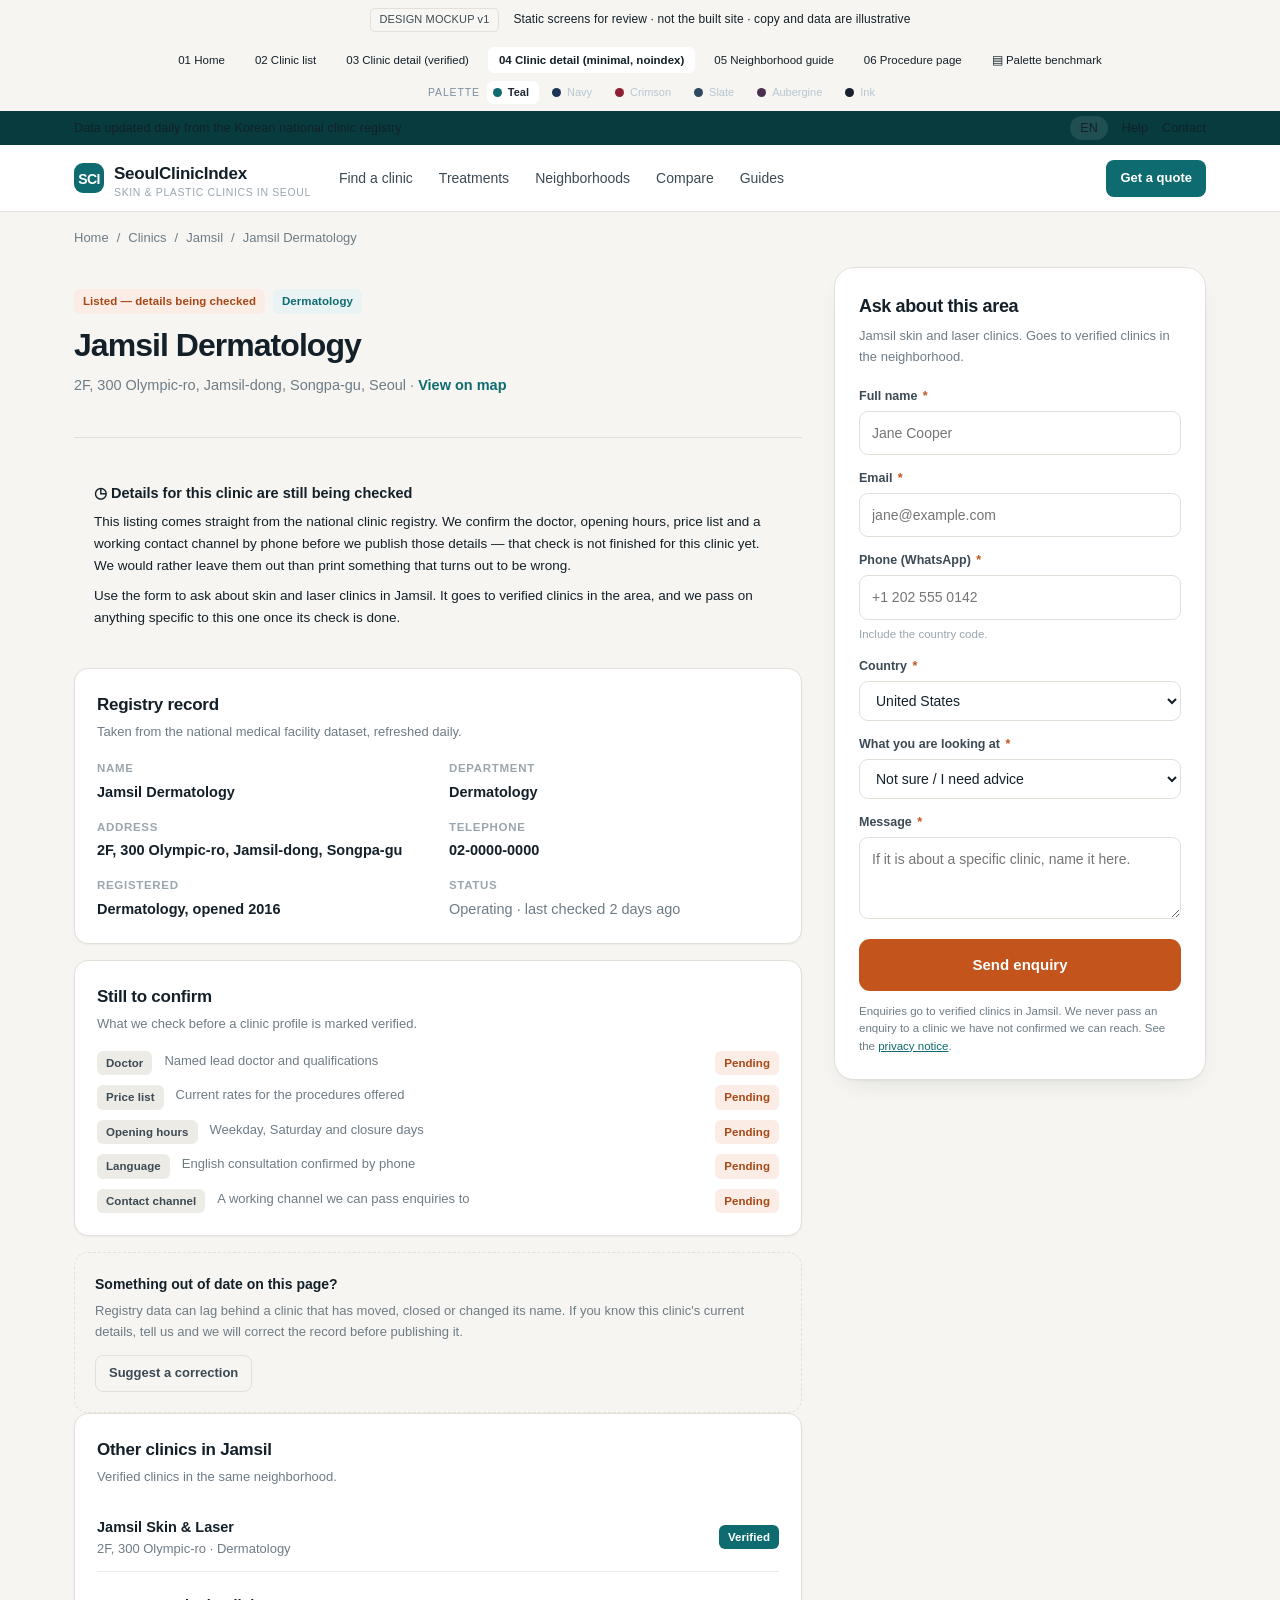
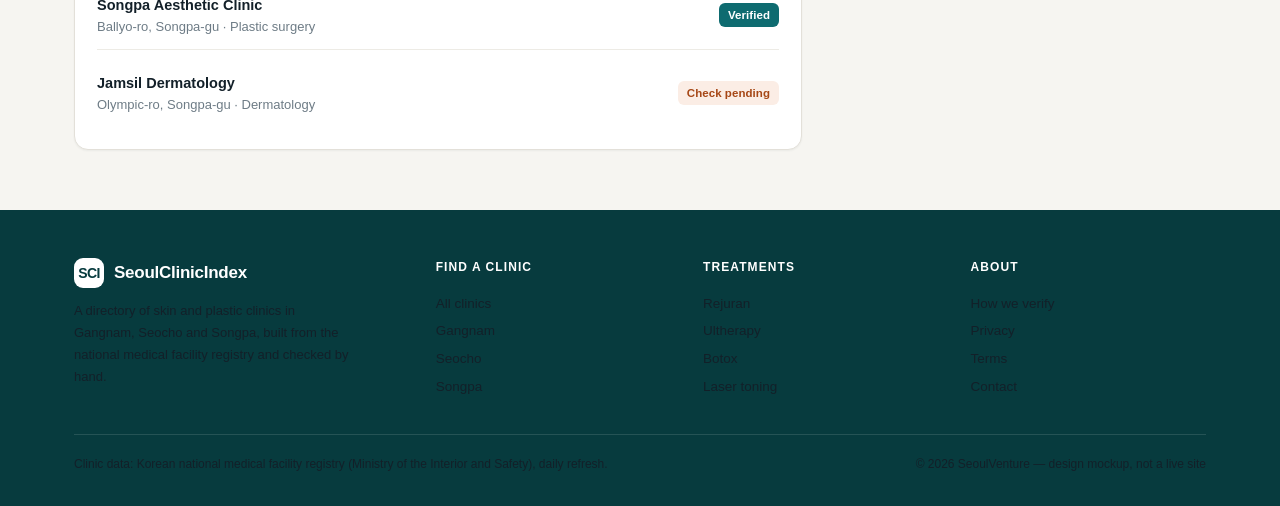
==== clinic-detail-minimal.html @ a0e451af "SeoulClinicIndex design mockup v2 — palette study Six screen mockup plus a colour study: six candida" ====
<!DOCTYPE html>
<html lang="en">
<head>
<meta charset="utf-8">
<meta name="viewport" content="width=device-width, initial-scale=1">
<title>Jamsil Dermatology — SeoulClinicIndex (Design mockup)</title>
<meta name="robots" content="noindex">
<link rel="stylesheet" href="assets/base.css">
<link rel="stylesheet" href="assets/themes.css">
<script>
(function(){try{var t=new URLSearchParams(location.search).get('theme')||localStorage.getItem('sci.palette')||'teal';if(t&&t!=='teal')document.documentElement.setAttribute('data-theme',t);}catch(e){}})();
</script>
</head>
<body>

<div class="mock-banner">
  <span class="pill">DESIGN MOCKUP v1</span>
  <span>Static screens for review · not the built site · copy and data are illustrative</span>
</div>
<div class="mock-nav">
  <a href="index.html">01 Home</a>
  <a href="clinics.html">02 Clinic list</a>
  <a href="clinic-detail.html">03 Clinic detail (verified)</a>
  <a href="clinic-detail-minimal.html" class="on">04 Clinic detail (minimal, noindex)</a>
  <a href="neighborhood.html">05 Neighborhood guide</a>
  <a href="procedure.html">06 Procedure page</a>
  <a href="palette.html">▤ Palette benchmark</a>
</div>

<div class="topbar">
  <div class="wrap">
    <div class="tb-left"><span>Data updated daily from the Korean national clinic registry</span></div>
    <div class="tb-right"><span class="tb-pill">EN</span><a href="#">Help</a><a href="#">Contact</a></div>
  </div>
</div>

<header class="nav">
  <div class="wrap">
    <a class="logo" href="index.html"><span class="mark"><span>SCI</span></span><span>SeoulClinicIndex<small>Skin &amp; Plastic Clinics in Seoul</small></span></a>
    <nav class="nav-links">
      <a href="clinics.html">Find a clinic</a>
      <a href="procedure.html">Treatments</a>
      <a href="neighborhood.html">Neighborhoods</a>
      <a href="#">Compare</a><a href="#">Guides</a>
    </nav>
    <div class="nav-right">
      <a class="btn btn-primary btn-sm" href="#consult">Get a quote</a>
    </div>
  </div>
</header>

<div class="wrap">
  <nav class="crumb">
    <a href="index.html">Home</a> / <a href="clinics.html">Clinics</a> / <a href="neighborhood.html">Jamsil</a> / <span>Jamsil Dermatology</span>
  </nav>
</div>

<section class="tight" style="padding-top:18px">
  <div class="wrap">
    <div class="detail-grid">
      <main>
        <div class="d-head">
          <div class="d-badges" style="margin-bottom:12px">
            <span class="tag warm">Listed — details being checked</span>
            <span class="tag brand">Dermatology</span>
          </div>
          <h1>Jamsil Dermatology</h1>
          <p class="d-addr">2F, 300 Olympic-ro, Jamsil-dong, Songpa-gu, Seoul · <a href="#" style="color:var(--brand);font-weight:600">View on map</a></p>
        </div>

        <div class="minimal-note">
          <div class="mn-t">◷ Details for this clinic are still being checked</div>
          <p>This listing comes straight from the national clinic registry. We confirm the doctor, opening hours, price list and a working contact channel by phone before we publish those details — that check is not finished for this clinic yet. We would rather leave them out than print something that turns out to be wrong.</p>
          <p style="margin-top:9px">Use the form to ask about skin and laser clinics in Jamsil. It goes to verified clinics in the area, and we pass on anything specific to this one once its check is done.</p>
        </div>

        <div class="panel">
          <h3>Registry record</h3>
          <p class="p-sub">Taken from the national medical facility dataset, refreshed daily.</p>
          <div class="info-grid">
            <div class="info-row"><div class="il">Name</div><div class="iv">Jamsil Dermatology</div></div>
            <div class="info-row"><div class="il">Department</div><div class="iv">Dermatology</div></div>
            <div class="info-row"><div class="il">Address</div><div class="iv">2F, 300 Olympic-ro, Jamsil-dong, Songpa-gu</div></div>
            <div class="info-row"><div class="il">Telephone</div><div class="iv">02-0000-0000</div></div>
            <div class="info-row"><div class="il">Registered</div><div class="iv">Dermatology, opened 2016</div></div>
            <div class="info-row"><div class="il">Status</div><div class="iv muted">Operating · last checked 2 days ago</div></div>
          </div>
        </div>

        <div class="panel">
          <h3>Still to confirm</h3>
          <p class="p-sub">What we check before a clinic profile is marked verified.</p>
          <div class="stack-sm">
            <div class="row" style="align-items:flex-start;gap:12px">
              <span class="tag">Doctor</span>
              <span class="small muted" style="flex:1">Named lead doctor and qualifications</span>
              <span class="tag warm">Pending</span>
            </div>
            <div class="row" style="align-items:flex-start;gap:12px">
              <span class="tag">Price list</span>
              <span class="small muted" style="flex:1">Current rates for the procedures offered</span>
              <span class="tag warm">Pending</span>
            </div>
            <div class="row" style="align-items:flex-start;gap:12px">
              <span class="tag">Opening hours</span>
              <span class="small muted" style="flex:1">Weekday, Saturday and closure days</span>
              <span class="tag warm">Pending</span>
            </div>
            <div class="row" style="align-items:flex-start;gap:12px">
              <span class="tag">Language</span>
              <span class="small muted" style="flex:1">English consultation confirmed by phone</span>
              <span class="tag warm">Pending</span>
            </div>
            <div class="row" style="align-items:flex-start;gap:12px">
              <span class="tag">Contact channel</span>
              <span class="small muted" style="flex:1">A working channel we can pass enquiries to</span>
              <span class="tag warm">Pending</span>
            </div>
          </div>
        </div>

        <div class="req-box">
          <div class="rb-t">Something out of date on this page?</div>
          <p>Registry data can lag behind a clinic that has moved, closed or changed its name. If you know this clinic's current details, tell us and we will correct the record before publishing it.</p>
          <a class="btn btn-ghost btn-sm" style="margin-top:12px" href="#">Suggest a correction</a>
        </div>

        <div class="panel">
          <h3>Other clinics in Jamsil</h3>
          <p class="p-sub">Verified clinics in the same neighborhood.</p>
          <div class="stack-sm">
            <a class="row-between" href="clinic-detail.html" style="padding:11px 0;border-bottom:1px solid var(--line-2)">
              <span><b style="font-size:14.5px">Jamsil Skin &amp; Laser</b><span class="small muted" style="display:block">2F, 300 Olympic-ro · Dermatology</span></span>
              <span class="tag solid">Verified</span>
            </a>
            <a class="row-between" href="clinic-detail.html" style="padding:11px 0;border-bottom:1px solid var(--line-2)">
              <span><b style="font-size:14.5px">Songpa Aesthetic Clinic</b><span class="small muted" style="display:block">Ballyo-ro, Songpa-gu · Plastic surgery</span></span>
              <span class="tag solid">Verified</span>
            </a>
            <a class="row-between" href="clinic-detail.html" style="padding:11px 0">
              <span><b style="font-size:14.5px">Jamsil Dermatology</b><span class="small muted" style="display:block">Olympic-ro, Songpa-gu · Dermatology</span></span>
              <span class="tag warm">Check pending</span>
            </a>
          </div>
        </div>
      </main>

      <aside>
        <div class="leadbox" id="consult">
          <h3>Ask about this area</h3>
          <p class="lb-sub">Jamsil skin and laser clinics. Goes to verified clinics in the neighborhood.</p>
          <div class="field">
            <label>Full name <span class="req">*</span></label>
            <input type="text" placeholder="Jane Cooper">
          </div>
          <div class="field">
            <label>Email <span class="req">*</span></label>
            <input type="email" placeholder="jane@example.com">
          </div>
          <div class="field">
            <label>Phone (WhatsApp) <span class="req">*</span></label>
            <input type="tel" placeholder="+1 202 555 0142">
            <div class="hint">Include the country code.</div>
          </div>
          <div class="field">
            <label>Country <span class="req">*</span></label>
            <select><option>United States</option><option>France</option><option>Singapore</option><option>Australia</option></select>
          </div>
          <div class="field">
            <label>What you are looking at <span class="req">*</span></label>
            <select>
              <option>Not sure / I need advice</option>
              <option>Rejuran skin booster</option>
              <option>Laser toning</option>
              <option>Pico laser</option>
              <option>Botox (Coretox)</option>
              <option>Filler</option>
            </select>
          </div>
          <div class="field">
            <label>Message <span class="req">*</span></label>
            <textarea placeholder="If it is about a specific clinic, name it here."></textarea>
          </div>
          <button class="btn btn-accent btn-block btn-lg">Send enquiry</button>
          <p class="lb-foot">Enquiries go to verified clinics in Jamsil. We never pass an enquiry to a clinic we have not confirmed we can reach. See the <a href="#">privacy notice</a>.</p>
        </div>
      </aside>
    </div>
  </div>
</section>

<footer>
  <div class="wrap">
    <div class="f-grid">
      <div class="f-brand">
        <div class="logo"><span class="mark"><span>SCI</span></span><span>SeoulClinicIndex</span></div>
        <p>A directory of skin and plastic clinics in Gangnam, Seocho and Songpa, built from the national medical facility registry and checked by hand.</p>
      </div>
      <div><h6>Find a clinic</h6><a href="clinics.html">All clinics</a><a href="#">Gangnam</a><a href="#">Seocho</a><a href="#">Songpa</a></div>
      <div><h6>Treatments</h6><a href="procedure.html">Rejuran</a><a href="#">Ultherapy</a><a href="#">Botox</a><a href="#">Laser toning</a></div>
      <div><h6>About</h6><a href="#">How we verify</a><a href="#">Privacy</a><a href="#">Terms</a><a href="#">Contact</a></div>
    </div>
    <div class="f-bottom">
      <span>Clinic data: Korean national medical facility registry (Ministry of the Interior and Safety), daily refresh.</span>
      <span>© 2026 SeoulVenture — design mockup, not a live site</span>
    </div>
  </div>
</footer>

<script src="assets/palette-switch.js"></script>
</body>
</html>
---- assets/base.css ----
/* ==========================================================================
   SeoulClinicIndex — Design mockup v1 (시안 v1)
   Concept: "Clinical Calm" — warm paper ground, deep teal system, one accent.
   ========================================================================== */

:root{
  --ink:#132029;
  --ink-2:#3B4A54;
  --muted:#6E7C86;
  --faint:#9AA6AE;

  --brand:#0E6B70;
  --brand-700:#0A5357;
  --brand-900:#073B3E;
  --brand-050:#E9F3F3;
  --brand-100:#D3E8E8;

  --accent:#C2541C;
  --accent-700:#A64716;
  --accent-050:#FBEDE5;
  /* text drawn on an accent fill — flipped to dark ink on the gold/coral accents */
  --on-accent:#FFFFFF;

  --canvas:#F6F5F1;
  --surface:#FFFFFF;
  --line:#E3E0D9;
  --line-2:#EDEBE5;

  /* --- derived surface tones (theme-swappable) --- */
  --field-bg:var(--field-bg);
  --line-strong:var(--line-strong);
  --sand-bg:var(--sand-bg);
  --sand-ink:var(--sand-ink);
  --warm-bg:var(--warm-bg);
  --warm-line:var(--warm-line);
  --warm-ink:var(--warm-ink);
  --warm-ink-2:var(--warm-ink-2);
  --brand-glow:var(--brand-glow);
  --brand-glow-2:var(--brand-glow-2);
  --brand-bar-alt:var(--brand-bar-alt);

  /* --- text on the deep brand plane (topbar / footer) --- */
  --on-deep:var(--on-deep);
  --on-deep-link:var(--on-deep-link);
  --on-deep-pill:var(--on-deep-pill);
  --on-deep-body:var(--on-deep-body);
  --on-deep-link2:var(--on-deep-link2);
  --on-deep-mute:var(--on-deep-mute);
  --on-deep-faint:var(--on-deep-faint);

  /* --- map drawing board --- */
  --map-bg:var(--map-bg);
  --map-grid:var(--map-grid);
  --map-road:var(--map-road);
  --map-fill:var(--map-fill);
  --map-label:var(--map-label);

  /* --- mockup chrome (stays neutral on purpose) --- */
  --chrome-bg:var(--chrome-bg);
  --chrome-text:var(--chrome-text);
  --chrome-strong:var(--chrome-strong);
  --chrome-link:var(--chrome-link);

  --focus-ring:rgba(14,107,112,.11);
  --shadow-c:19,32,41;

  --r:14px;
  --r-sm:9px;
  --r-lg:20px;

  --sh-1:0 1px 2px rgba(var(--shadow-c),.05);
  --sh-2:0 1px 2px rgba(var(--shadow-c),.04), 0 10px 28px -14px rgba(var(--shadow-c),.16);
  --sh-3:0 2px 4px rgba(var(--shadow-c),.05), 0 22px 48px -18px rgba(var(--shadow-c),.22);

  --maxw:1180px;
  --sans:"Inter","Pretendard",-apple-system,BlinkMacSystemFont,"Segoe UI",Roboto,"Helvetica Neue",Arial,sans-serif;
}

*{box-sizing:border-box;margin:0;padding:0}
html{-webkit-font-smoothing:antialiased;text-rendering:optimizeLegibility}
body{
  font-family:var(--sans);
  background:var(--canvas);
  color:var(--ink);
  font-size:15px;
  line-height:1.6;
  font-feature-settings:"tnum" 0;
}
img,svg{display:block;max-width:100%}
a{color:inherit;text-decoration:none}
button,input,select,textarea{font:inherit;color:inherit}

.wrap{max-width:var(--maxw);margin:0 auto;padding:0 24px}
.num{font-variant-numeric:tabular-nums;font-feature-settings:"tnum" 1}

/* ---------- utility bar ---------- */
.topbar{
  background:var(--brand-900);color:var(--on-deep);font-size:12.5px;
  letter-spacing:.01em;
}
.topbar .wrap{display:flex;align-items:center;justify-content:space-between;height:34px}
.topbar a{color:var(--on-deep-link)}
.topbar .tb-left{display:flex;gap:18px;align-items:center}
.topbar .tb-right{display:flex;gap:14px;align-items:center}
.tb-pill{
  background:rgba(255,255,255,.1);border-radius:20px;padding:2px 10px;
  color:var(--on-deep-pill);
}

/* ---------- nav ---------- */
.nav{background:var(--surface);border-bottom:1px solid var(--line);position:sticky;top:0;z-index:50}
.nav .wrap{display:flex;align-items:center;gap:28px;height:66px}
.logo{display:flex;align-items:center;gap:10px;font-weight:700;letter-spacing:-.015em;font-size:17px}
.logo .mark{
  width:30px;height:30px;border-radius:9px;background:var(--brand);
  display:grid;place-items:center;color:#fff;font-size:14px;font-weight:800;
  letter-spacing:-.04em;
}
.logo .mark span{transform:translateY(.5px)}
.logo small{display:block;font-size:10.5px;font-weight:500;color:var(--faint);letter-spacing:.06em;text-transform:uppercase;line-height:1}
.nav-links{display:flex;gap:26px;font-size:14px;color:var(--ink-2);font-weight:500}
.nav-links a:hover{color:var(--brand)}
.nav-right{margin-left:auto;display:flex;align-items:center;gap:12px}
.lang-switch{display:flex;border:1px solid var(--line);border-radius:8px;overflow:hidden;font-size:12.5px}
.lang-switch span{padding:5px 10px;color:var(--muted)}
.lang-switch .on{background:var(--brand-050);color:var(--brand);font-weight:600}

/* ---------- buttons ---------- */
.btn{
  display:inline-flex;align-items:center;justify-content:center;gap:8px;
  padding:10px 18px;border-radius:10px;font-size:14px;font-weight:600;
  border:1px solid transparent;cursor:pointer;white-space:nowrap;
  transition:background .15s ease,border-color .15s ease,color .15s ease;
}
.btn-primary{background:var(--brand);color:#fff}
.btn-primary:hover{background:var(--brand-700)}
.btn-accent{background:var(--accent);color:var(--on-accent)}
.btn-accent:hover{background:var(--accent-700)}
.btn-ghost{background:transparent;border-color:var(--line);color:var(--ink-2)}
.btn-ghost:hover{border-color:var(--brand);color:var(--brand);background:var(--brand-050)}
.btn-light{background:#fff;color:var(--brand)}
.btn-light:hover{background:var(--brand-050)}
.btn-lg{padding:13px 24px;font-size:15px;border-radius:11px}
.btn-block{width:100%}
.btn-sm{padding:7px 13px;font-size:13px;border-radius:8px}

/* ---------- hero ---------- */
.hero{
  background:
    radial-gradient(120% 90% at 88% -10%, var(--brand-glow) 0%, rgba(228,240,239,0) 58%),
    linear-gradient(180deg,var(--field-bg) 0%, var(--canvas) 100%);
  border-bottom:1px solid var(--line);
  padding:64px 0 56px;
}
.hero-grid{display:grid;grid-template-columns:1.15fr .85fr;gap:56px;align-items:center}
.eyebrow{
  display:inline-flex;align-items:center;gap:8px;font-size:12.5px;font-weight:600;
  color:var(--brand);background:var(--brand-050);border:1px solid var(--brand-100);
  padding:5px 12px;border-radius:20px;margin-bottom:20px;
}
.eyebrow .dot{width:6px;height:6px;border-radius:50%;background:var(--brand)}
h1{font-size:44px;line-height:1.16;letter-spacing:-.03em;font-weight:750;margin-bottom:18px}
h1 em{font-style:normal;color:var(--brand)}
.hero-sub{font-size:17px;color:var(--ink-2);max-width:56ch;margin-bottom:28px}
.hero-note{font-size:12.5px;color:var(--muted);margin-top:14px}

/* search */
.searchbox{
  background:var(--surface);border:1px solid var(--line);border-radius:var(--r-lg);
  box-shadow:var(--sh-2);padding:10px;display:grid;
  grid-template-columns:1.25fr 1fr auto;gap:10px;align-items:stretch;
}
.sb-field{
  display:flex;flex-direction:column;justify-content:center;gap:3px;
  padding:8px 12px;border-radius:10px;background:var(--field-bg);border:1px solid var(--line-2);
}
.sb-field label{font-size:11px;font-weight:600;color:var(--faint);text-transform:uppercase;letter-spacing:.07em}
.sb-field select,.sb-field input{border:0;background:transparent;font-size:14px;font-weight:500;padding:0;outline:none;width:100%}
.sb-field select{appearance:none;cursor:pointer}
.sb-field .ph{color:var(--ink)}
.sb-go{align-self:stretch;padding:0 22px;font-size:15px}

/* hero side card */
.hero-card{
  background:var(--surface);border:1px solid var(--line);border-radius:var(--r-lg);
  box-shadow:var(--sh-2);padding:26px;
}
.hero-card h3{font-size:14px;font-weight:650;letter-spacing:.01em;margin-bottom:4px}
.hero-card .hc-sub{font-size:12.5px;color:var(--muted);margin-bottom:18px}
.hc-bars{display:flex;flex-direction:column;gap:14px}
.hc-bar-row .hc-bar-top{display:flex;justify-content:space-between;font-size:13px;margin-bottom:6px}
.hc-bar-top b{font-weight:650}
.hc-bar-top span{color:var(--muted)}
.bar{height:7px;border-radius:4px;background:var(--line-2);overflow:hidden}
.bar i{display:block;height:100%;border-radius:4px;background:var(--brand)}
.bar.alt i{background:var(--brand-bar-alt)}
.hc-foot{margin-top:20px;padding-top:16px;border-top:1px dashed var(--line);font-size:12.5px;color:var(--muted)}
.hc-foot b{color:var(--ink-2);font-weight:600}

/* ---------- stat strip ---------- */
.stats{background:var(--surface);border-bottom:1px solid var(--line)}
.stats .wrap{display:grid;grid-template-columns:repeat(4,1fr)}
.stat{padding:24px 24px 22px;border-left:1px solid var(--line-2)}
.stat:first-child{border-left:0}
.stat .v{font-size:30px;font-weight:720;letter-spacing:-.03em;line-height:1.1}
.stat .k{font-size:12.5px;color:var(--muted);margin-top:4px}
.stat .k b{color:var(--brand);font-weight:600}

/* ---------- sections ---------- */
section{padding:64px 0}
section.tight{padding:44px 0}
.sec-head{display:flex;align-items:flex-end;justify-content:space-between;gap:24px;margin-bottom:28px}
.sec-head h2{font-size:26px;letter-spacing:-.025em;font-weight:700;line-height:1.25}
.sec-head p{font-size:14.5px;color:var(--muted);margin-top:6px;max-width:64ch}
.sec-more{font-size:13.5px;font-weight:600;color:var(--brand);white-space:nowrap}
.sec-more:hover{text-decoration:underline}

.h2{font-size:26px;letter-spacing:-.025em;font-weight:700;line-height:1.25;margin-bottom:8px}
.h3{font-size:19px;letter-spacing:-.015em;font-weight:680;margin-bottom:6px}
.lead{font-size:15px;color:var(--ink-2);max-width:70ch}
.muted{color:var(--muted)}
.small{font-size:13px}
.center{text-align:center}

/* ---------- cards ---------- */
.grid-4{display:grid;grid-template-columns:repeat(4,1fr);gap:16px}
.grid-3{display:grid;grid-template-columns:repeat(3,1fr);gap:18px}
.grid-2{display:grid;grid-template-columns:repeat(2,1fr);gap:20px}

.card{
  background:var(--surface);border:1px solid var(--line);border-radius:var(--r);
  padding:20px;box-shadow:var(--sh-1);
}
.card h4{font-size:15.5px;font-weight:650;letter-spacing:-.01em;margin-bottom:5px}
.card p{font-size:13.5px;color:var(--muted);line-height:1.55}
.card:hover{box-shadow:var(--sh-2);border-color:var(--line-strong)}
.card .card-top{display:flex;align-items:flex-start;justify-content:space-between;gap:12px;margin-bottom:8px}
.card .card-foot{margin-top:14px;padding-top:13px;border-top:1px solid var(--line-2);font-size:13px;display:flex;justify-content:space-between;align-items:center;gap:10px}
.card .card-foot .price{font-weight:650;color:var(--ink)}
.card .card-foot .price small{font-weight:500;color:var(--muted);display:block;line-height:1.3}

.icon-badge{
  width:34px;height:34px;border-radius:10px;background:var(--brand-050);
  color:var(--brand);display:grid;place-items:center;flex:none;font-size:15px;
}
.icon-badge.alt{background:var(--sand-bg);color:var(--sand-ink)}

.tag{
  display:inline-block;font-size:11.5px;font-weight:600;padding:3px 9px;border-radius:6px;
  background:var(--line-2);color:var(--ink-2);letter-spacing:.005em;
}
.tag.brand{background:var(--brand-050);color:var(--brand)}
.tag.warm{background:var(--accent-050);color:var(--accent-700)}
.tag.solid{background:var(--brand);color:#fff}
.tag-row{display:flex;flex-wrap:wrap;gap:6px}

/* ---------- notice (순차 공개 배너) ---------- */
.notice{
  display:flex;gap:14px;align-items:flex-start;
  background:var(--brand-050);border:1px solid var(--brand-100);
  border-radius:var(--r);padding:16px 18px;
}
.notice .n-ic{
  width:26px;height:26px;border-radius:50%;background:var(--brand);color:#fff;
  display:grid;place-items:center;font-size:13px;font-weight:700;flex:none;margin-top:1px;
}
.notice b{font-weight:650}
.notice p{font-size:13.5px;color:var(--ink-2);line-height:1.55}
.notice .n-track{margin-top:9px;height:6px;border-radius:4px;background:#fff;border:1px solid var(--brand-100);overflow:hidden;max-width:420px}
.notice .n-track i{display:block;height:100%;background:var(--brand)}
.notice.warm{background:var(--warm-bg);border-color:var(--warm-line)}
.notice.warm .n-ic{background:var(--accent)}
.notice.warm .n-track{border-color:var(--warm-line)}
.notice.warm .n-track i{background:var(--accent)}

/* ---------- clinics list page ---------- */
.list-layout{display:grid;grid-template-columns:264px 1fr;gap:28px;align-items:start}
.filters{position:sticky;top:86px}
.fbox{background:var(--surface);border:1px solid var(--line);border-radius:var(--r);padding:18px;margin-bottom:14px;box-shadow:var(--sh-1)}
.fbox h5{font-size:12px;font-weight:700;text-transform:uppercase;letter-spacing:.08em;color:var(--muted);margin-bottom:12px}
.fgroup{margin-bottom:16px}
.fgroup:last-child{margin-bottom:0}
.fgroup > .flabel{font-size:13px;font-weight:600;margin-bottom:8px;display:block}
.chk{display:flex;align-items:center;gap:9px;font-size:13.5px;color:var(--ink-2);padding:4px 0;cursor:pointer}
.chk input{width:15px;height:15px;accent-color:var(--brand);margin:0}
.chk .c-n{margin-left:auto;color:var(--faint);font-size:12px}
.fsel{
  width:100%;border:1px solid var(--line);background:var(--field-bg);border-radius:9px;
  padding:9px 11px;font-size:13.5px;outline:none;appearance:none;cursor:pointer;
  background-image:url("data:image/svg+xml;utf8,<svg xmlns='http://www.w3.org/2000/svg' width='10' height='6' viewBox='0 0 10 6'><path d='M1 1l4 4 4-4' stroke='%236E7C86' stroke-width='1.5' fill='none' stroke-linecap='round'/></svg>");
  background-repeat:no-repeat;background-position:right 11px center;
}
.fsel:focus{border-color:var(--brand)}

.list-toolbar{display:flex;align-items:center;justify-content:space-between;gap:16px;margin-bottom:16px}
.list-toolbar .lt-l{display:flex;align-items:baseline;gap:10px}
.list-toolbar h1{font-size:22px;letter-spacing:-.02em;margin:0}
.lt-r{display:flex;align-items:center;gap:10px;font-size:13px;color:var(--muted)}
.seg{display:inline-flex;border:1px solid var(--line);border-radius:9px;overflow:hidden;background:var(--surface)}
.seg span{padding:6px 12px;font-size:13px;color:var(--muted)}
.seg .on{background:var(--brand-050);color:var(--brand);font-weight:600}

.clinic-row{
  background:var(--surface);border:1px solid var(--line);border-radius:var(--r);
  padding:18px 20px;margin-bottom:12px;box-shadow:var(--sh-1);
  display:grid;grid-template-columns:1fr auto;gap:20px;align-items:center;
}
.clinic-row:hover{box-shadow:var(--sh-2);border-color:var(--line-strong)}
.cr-main h3{font-size:16.5px;font-weight:660;letter-spacing:-.012em;margin-bottom:5px;display:flex;align-items:center;gap:9px;flex-wrap:wrap}
.cr-addr{font-size:13.5px;color:var(--muted);margin-bottom:10px}
.cr-meta{display:flex;flex-wrap:wrap;gap:7px;align-items:center}
.cr-right{text-align:right;display:flex;flex-direction:column;align-items:flex-end;gap:10px}
.cr-price{font-size:15px;font-weight:680;letter-spacing:-.01em}
.cr-price small{display:block;font-size:11.5px;font-weight:500;color:var(--muted);letter-spacing:0}
.cr-foot{display:flex;gap:18px;margin-top:12px;padding-top:11px;border-top:1px dashed var(--line-2);font-size:12.5px;color:var(--muted)}
.cr-foot b{color:var(--ink-2);font-weight:600}
.cr-row-new{
  border-left:3px solid var(--accent);
}

.mapbox{
  background:var(--surface);border:1px solid var(--line);border-radius:var(--r);
  overflow:hidden;box-shadow:var(--sh-1);margin-bottom:18px;
}
.map-head{display:flex;align-items:center;justify-content:space-between;padding:12px 16px;border-bottom:1px solid var(--line-2);font-size:13px}
.map-head b{font-weight:650}
.map-canvas{height:280px;background:var(--map-bg);position:relative;overflow:hidden}
.map-legend{position:absolute;left:14px;bottom:12px;background:rgba(255,255,255,.95);border:1px solid var(--line);border-radius:9px;padding:9px 11px;font-size:11.5px;color:var(--ink-2);display:flex;gap:14px}
.map-legend span{display:flex;align-items:center;gap:6px}
.map-legend i{width:9px;height:9px;border-radius:50%;display:block}

/* ---------- detail page ---------- */
.crumb{font-size:13px;color:var(--muted);padding:16px 0 0;display:flex;gap:8px;align-items:center}
.crumb a:hover{color:var(--brand);text-decoration:underline}
.detail-grid{display:grid;grid-template-columns:1fr 372px;gap:32px;align-items:start}
.d-head{padding:22px 0 26px;border-bottom:1px solid var(--line);margin-bottom:26px}
.d-head h1{font-size:32px;line-height:1.2;margin-bottom:10px}
.d-head .d-addr{font-size:14.5px;color:var(--muted);margin-bottom:14px}
.d-badges{display:flex;gap:8px;flex-wrap:wrap}

.panel{background:var(--surface);border:1px solid var(--line);border-radius:var(--r);padding:22px;margin-bottom:16px;box-shadow:var(--sh-1)}
.panel h3{font-size:17px;font-weight:670;letter-spacing:-.015em;margin-bottom:4px}
.panel .p-sub{font-size:13px;color:var(--muted);margin-bottom:16px}

.info-grid{display:grid;grid-template-columns:repeat(2,1fr);gap:14px 22px}
.info-row .il{font-size:11.5px;font-weight:600;color:var(--faint);text-transform:uppercase;letter-spacing:.06em;margin-bottom:3px}
.info-row .iv{font-size:14.5px;font-weight:550}
.info-row .iv.muted{font-weight:450;color:var(--muted)}

.proc-table{width:100%;border-collapse:collapse;font-size:14px}
.proc-table th{
  text-align:left;font-size:11.5px;font-weight:650;color:var(--faint);text-transform:uppercase;
  letter-spacing:.06em;padding:0 10px 10px 0;border-bottom:1px solid var(--line);
}
.proc-table td{padding:12px 10px 12px 0;border-bottom:1px solid var(--line-2);vertical-align:top}
.proc-table tr:last-child td{border-bottom:0}
.proc-table .pname{font-weight:600}
.proc-table .pmeta{font-size:12.5px;color:var(--muted)}
.proc-table .pprice{font-weight:650;text-align:right;white-space:nowrap;padding-right:0}
.proc-table td.r{text-align:right}

.timeline{position:relative;padding-left:22px}
.timeline::before{content:"";position:absolute;left:5px;top:6px;bottom:6px;width:2px;background:var(--line)}
.tl-item{position:relative;padding-bottom:16px}
.tl-item:last-child{padding-bottom:0}
.tl-item::before{content:"";position:absolute;left:-21px;top:6px;width:12px;height:12px;border-radius:50%;background:var(--surface);border:2px solid var(--brand)}
.tl-item .tl-t{font-size:13.5px;font-weight:650}
.tl-item .tl-d{font-size:13px;color:var(--muted)}

/* lead form */
.leadbox{
  background:var(--surface);border:1px solid var(--line);border-radius:var(--r-lg);
  box-shadow:var(--sh-2);padding:24px;position:sticky;top:86px;
}
.leadbox h3{font-size:18px;font-weight:700;letter-spacing:-.02em;margin-bottom:5px}
.leadbox .lb-sub{font-size:13px;color:var(--muted);margin-bottom:18px}
.field{margin-bottom:13px}
.field label{display:block;font-size:12.5px;font-weight:600;color:var(--ink-2);margin-bottom:5px}
.field .req{color:var(--accent);margin-left:2px}
.field input,.field select,.field textarea{
  width:100%;border:1px solid var(--line);background:var(--field-bg);border-radius:9px;
  padding:10px 12px;font-size:14px;outline:none;transition:border-color .15s,box-shadow .15s;
}
.field input:focus,.field select:focus,.field textarea:focus{
  border-color:var(--brand);box-shadow:0 0 0 3px var(--focus-ring);background:#fff;
}
.field textarea{min-height:82px;resize:vertical}
.field .hint{font-size:11.5px;color:var(--faint);margin-top:5px}
.field-2{display:grid;grid-template-columns:1fr 1fr;gap:11px}
.lb-foot{font-size:11.5px;color:var(--muted);line-height:1.5;margin-top:12px}
.lb-foot a{color:var(--brand);text-decoration:underline}
.lb-alt{margin-top:14px;padding-top:14px;border-top:1px dashed var(--line);display:flex;align-items:center;justify-content:space-between;gap:12px;font-size:13px}
.lb-alt b{font-weight:600}

/* ---------- minimal detail (noindex) ---------- */
.minimal-note{
  background:var(--warm-bg);border:1px solid var(--warm-line);border-radius:var(--r);padding:18px 20px;margin-bottom:22px;
}
.minimal-note .mn-t{font-size:14.5px;font-weight:650;color:var(--warm-ink);margin-bottom:6px;display:flex;align-items:center;gap:8px}
.minimal-note p{font-size:13.5px;color:var(--warm-ink-2);line-height:1.6}
.req-box{border:1px dashed var(--line);border-radius:var(--r);padding:20px;background:var(--req-bg)}
.req-box .rb-t{font-size:14px;font-weight:650;margin-bottom:6px}
.req-box p{font-size:13px;color:var(--muted);line-height:1.6}

/* ---------- neighborhood / procedure ---------- */
.nb-hero{
  background:linear-gradient(180deg,var(--brand-glow-2) 0%, var(--canvas) 100%);
  border-bottom:1px solid var(--line);padding:44px 0 36px;
}
.nb-hero h1{font-size:36px;margin-bottom:12px}
.nb-hero .nb-sub{font-size:16px;color:var(--ink-2);max-width:64ch;margin-bottom:20px}
.nb-facts{display:flex;flex-wrap:wrap;gap:26px;margin-top:22px;padding-top:20px;border-top:1px solid var(--line)}
.nb-fact .nf-v{font-size:21px;font-weight:700;letter-spacing:-.02em}
.nb-fact .nf-k{font-size:12px;color:var(--muted)}

.price-bar{background:var(--surface);border:1px solid var(--line);border-radius:var(--r);padding:20px 22px;margin-bottom:22px}
.price-bar .pb-head{display:flex;justify-content:space-between;align-items:baseline;margin-bottom:14px;gap:16px}
.price-bar .pb-head h3{font-size:16px;font-weight:670}
.price-range{display:flex;align-items:center;gap:14px;margin-bottom:14px}
.price-range .pr-end{font-size:15px;font-weight:650}
.price-range .pr-line{flex:1;height:6px;border-radius:4px;background:linear-gradient(90deg,var(--brand-100),var(--brand));position:relative}
.price-range .pr-line::before,.price-range .pr-line::after{
  content:"";position:absolute;top:50%;transform:translateY(-50%);width:11px;height:11px;
  border-radius:50%;background:#fff;border:2px solid var(--brand);
}
.price-range .pr-line::before{left:0}
.price-range .pr-line::after{right:0}
.price-range .pr-scale{display:flex;justify-content:space-between;font-size:11.5px;color:var(--faint);margin-top:-8px;margin-bottom:14px}

.recovery-grid{display:grid;grid-template-columns:repeat(4,1fr);gap:12px}
.rec-card{background:var(--field-bg);border:1px solid var(--line-2);border-radius:var(--r-sm);padding:14px;text-align:center}
.rec-card .rc-v{font-size:19px;font-weight:700;letter-spacing:-.02em;color:var(--brand)}
.rec-card .rc-k{font-size:11.5px;color:var(--muted);margin-top:2px}

.faq{border-top:1px solid var(--line)}
.faq-item{padding:16px 0;border-bottom:1px solid var(--line)}
.faq-item .q{font-size:14.5px;font-weight:620;display:flex;justify-content:space-between;gap:14px}
.faq-item .q i{color:var(--faint);font-style:normal}
.faq-item .a{font-size:13.5px;color:var(--ink-2);margin-top:7px;line-height:1.65}

/* ---------- footer ---------- */
footer{background:var(--brand-900);color:var(--on-deep-body);padding:48px 0 32px;margin-top:0}
footer .f-grid{display:grid;grid-template-columns:1.4fr 1fr 1fr 1fr;gap:32px;margin-bottom:34px}
footer h6{color:#fff;font-size:12px;font-weight:650;text-transform:uppercase;letter-spacing:.09em;margin-bottom:13px}
footer a{color:var(--on-deep-link2);font-size:13.5px;display:block;padding:3px 0}
footer a:hover{color:#fff}
footer .f-brand .logo{color:#fff;margin-bottom:12px}
footer .f-brand .logo .mark{background:#fff;color:var(--brand-900)}
footer .f-brand p{font-size:13px;color:var(--on-deep-mute);line-height:1.7;max-width:38ch}
.f-bottom{border-top:1px solid rgba(255,255,255,.12);padding-top:20px;display:flex;justify-content:space-between;gap:16px;font-size:12px;color:var(--on-deep-faint);flex-wrap:wrap}

/* ---------- mockup chrome ---------- */
.mock-banner{
  background:var(--chrome-bg);color:var(--chrome-text);font-size:12px;padding:8px 20px;
  display:flex;gap:14px;align-items:center;justify-content:center;letter-spacing:.01em;
}
.mock-banner b{color:var(--chrome-strong);font-weight:600}
.mock-banner .pill{background:rgba(255,255,255,.09);padding:2px 9px;border-radius:5px;font-size:11px}
.mock-nav{
  background:var(--chrome-bg);padding:7px 20px;display:flex;gap:8px;justify-content:center;
  align-items:center;flex-wrap:wrap;white-space:nowrap;
}
.mock-nav a{
  font-size:11.5px;color:var(--chrome-link);border:1px solid rgba(255,255,255,.14);
  padding:3px 10px;border-radius:6px;
}
.mock-nav a:hover{color:#fff;border-color:rgba(255,255,255,.35)}
.mock-nav a.on{background:#fff;color:var(--chrome-bg);border-color:#fff;font-weight:600}

/* ---------- misc ---------- */
.divider{height:1px;background:var(--line);margin:0}
.stack-sm > * + *{margin-top:10px}
.stack > * + *{margin-top:16px}
.stack-lg > * + *{margin-top:26px}
.row{display:flex;gap:12px;align-items:center}
.row-between{display:flex;gap:16px;align-items:center;justify-content:space-between}
.breadcrumb-eyebrow{font-size:12.5px;font-weight:600;color:var(--brand);letter-spacing:.02em}
.pill-list{display:flex;flex-wrap:wrap;gap:8px}
.pill{
  background:var(--surface);border:1px solid var(--line);border-radius:20px;
  padding:6px 13px;font-size:13px;color:var(--ink-2);
}
.pill:hover{border-color:var(--brand);color:var(--brand)}
.pill.on{background:var(--brand);border-color:var(--brand);color:#fff}

/* ---------- responsive ---------- */
@media (max-width:1100px){
  .hero-grid{grid-template-columns:1fr;gap:36px}
  .detail-grid{grid-template-columns:1fr;gap:26px}
  .leadbox{position:static}
  .grid-4{grid-template-columns:repeat(2,1fr)}
  .grid-3{grid-template-columns:repeat(2,1fr)}
  .list-layout{grid-template-columns:1fr}
  .filters{position:static}
  footer .f-grid{grid-template-columns:1fr 1fr}
}

@media (max-width:760px){
  .wrap{padding:0 16px}
  .topbar .tb-left{display:none}
  .nav .wrap{height:auto;padding-top:12px;padding-bottom:12px;flex-wrap:wrap;gap:12px}
  .nav-links{order:3;width:100%;gap:16px;overflow-x:auto;padding-bottom:2px;font-size:13px}
  .nav-right{margin-left:auto}
  .nav .logo small{display:none}
  h1{font-size:30px}
  .nb-hero h1{font-size:27px}
  .searchbox{grid-template-columns:1fr;padding:12px}
  .sb-go{width:100%;padding:13px}
  .grid-4,.grid-3,.grid-2{grid-template-columns:1fr}
  .stats .wrap{grid-template-columns:1fr 1fr}
  .stat{border-left:0;border-top:1px solid var(--line-2);padding:16px}
  .sec-head{flex-direction:column;align-items:flex-start;gap:10px}
  .clinic-row{grid-template-columns:1fr;gap:14px}
  .cr-right{align-items:flex-start;text-align:left;flex-direction:row;flex-wrap:wrap;gap:10px}
  .info-grid{grid-template-columns:1fr}
  .field-2{grid-template-columns:1fr}
  .recovery-grid{grid-template-columns:1fr 1fr}
  .d-head h1{font-size:25px}
  .nb-facts{gap:16px}
  .nb-fact .nf-v{font-size:17px}
  .topbar .tb-right .tb-pill{display:none}
  .mock-banner{font-size:11px;text-align:center}
  .proc-table{font-size:13px}
  .proc-table th:nth-child(2),.proc-table td:nth-child(2){display:none}
  footer .f-grid{grid-template-columns:1fr}
}
---- assets/themes.css ----
/* ==========================================================================
   SeoulClinicIndex — Palette variants (시안 v2 리서치)
   Theme is switched by <html data-theme="...">. base.css holds the default
   ("teal") palette; this file holds the alternatives.
   All four were built to the same structure so screens can be compared
   one-for-one: deep brand plane for chrome, one warm accent for calls to
   action, warm paper ground, no green.
   ========================================================================== */

/* ---------- A. Navy & Brass — 신뢰 · 프리미엄 ---------- */
[data-theme="navy"]{
  --ink:#121A26;
  --ink-2:#37455A;
  --muted:#6B7889;
  --faint:#97A2B0;

  --brand:#1B3557;
  --brand-700:#142945;
  --brand-900:#0E1D33;
  --brand-050:#EDF1F7;
  --brand-100:#D8E1EE;

  --accent:#A8802F;
  --accent-700:#8A6524;
  --accent-050:#F7F1E4;
  --on-accent:#0E1D33;

  --canvas:#F4F3EF;
  --surface:#FFFFFF;
  --line:#E2DFD8;
  --line-2:#EDEBE5;

  --field-bg:#FAFAF7;
  --req-bg:#FBFBF8;
  --line-strong:#D5D1C8;
  --sand-bg:#F1EEE6;
  --sand-ink:#7E6534;
  --warm-bg:#FBF3E8;
  --warm-line:#EDDDC3;
  --warm-ink:#7E5423;
  --warm-ink-2:#6A4520;
  --brand-glow:#E7ECF4;
  --brand-glow-2:#F2F4F8;
  --brand-bar-alt:#7C93B5;

  --on-deep:#C7D2E2;
  --on-deep-link:#E3EAF4;
  --on-deep-pill:#D6E0EE;
  --on-deep-body:#B3C1D5;
  --on-deep-link2:#C2CFE2;
  --on-deep-mute:#9FB0C8;
  --on-deep-faint:#8194AF;

  --map-bg:#ECEDEA;
  --map-grid:#DCDDD8;
  --map-road:#C9CAC4;
  --map-fill:#DFE0DA;
  --map-label:#8A8C85;

  --shadow-c:18,26,38;
  --focus-ring:rgba(27,53,87,.14);
}

/* ---------- B. Crimson & Gold — 강렬 · 프리미엄 ---------- */
[data-theme="crimson"]{
  --ink:#1C1618;
  --ink-2:#46383B;
  --muted:#7C6B6E;
  --faint:#A7979A;

  --brand:#8E1F32;
  --brand-700:#701828;
  --brand-900:#4E0F1D;
  --brand-050:#FBEDEF;
  --brand-100:#F3D5DA;

  --accent:#B08637;
  --accent-700:#7E5E21;
  --accent-050:#F8F1E3;
  --on-accent:#1A1714;

  --canvas:#F7F4F1;
  --surface:#FFFFFF;
  --line:#E5DFDA;
  --line-2:#EFEAE6;

  --field-bg:#FCFAF8;
  --req-bg:#FCFAF9;
  --line-strong:#D9D1CA;
  --sand-bg:#F3EEE5;
  --sand-ink:#7B6435;
  --warm-bg:#FBF2E9;
  --warm-line:#EEDBC5;
  --warm-ink:#7F5527;
  --warm-ink-2:#6B4620;
  --brand-glow:#F7E6E9;
  --brand-glow-2:#FAF1F2;
  --brand-bar-alt:#C08090;

  --on-deep:#EBC7CE;
  --on-deep-link:#F6DDE2;
  --on-deep-pill:#E0AEB8;
  --on-deep-body:#DDB3BC;
  --on-deep-link2:#E6C2CB;
  --on-deep-mute:#B98A95;
  --on-deep-faint:#9C6F7B;

  --map-bg:#EEEBE8;
  --map-grid:#DEDAD5;
  --map-road:#CBC6C0;
  --map-fill:#E1DDD8;
  --map-label:#8E8880;

  --shadow-c:28,22,24;
  --focus-ring:rgba(142,31,50,.14);
}

/* ---------- C. Slate & Coral — 현대적 · 차분 ---------- */
[data-theme="slate"]{
  --ink:#171A1D;
  --ink-2:#3A4147;
  --muted:#6F7780;
  --faint:#9BA3AC;

  --brand:#2E4A63;
  --brand-700:#233A4F;
  --brand-900:#182838;
  --brand-050:#EBF0F5;
  --brand-100:#D5E0EA;

  --accent:#D2603F;
  --accent-700:#AE4E31;
  --accent-050:#FCEDE7;
  --on-accent:#171A1D;

  --canvas:#F4F4F2;
  --surface:#FFFFFF;
  --line:#E1E0DB;
  --line-2:#ECEBE6;

  --field-bg:#FAFAF8;
  --req-bg:#FBFBF9;
  --line-strong:#D4D2CB;
  --sand-bg:#F1EFE8;
  --sand-ink:#7C6B3E;
  --warm-bg:#FBF0E9;
  --warm-line:#EFDBCE;
  --warm-ink:#8A4B2F;
  --warm-ink-2:#713D26;
  --brand-glow:#E6EDF3;
  --brand-glow-2:#F0F3F7;
  --brand-bar-alt:#7E9AAF;

  --on-deep:#C6D4E0;
  --on-deep-link:#E1EBF3;
  --on-deep-pill:#D2DEE9;
  --on-deep-body:#B3C4D3;
  --on-deep-link2:#C0D0DE;
  --on-deep-mute:#9BAFBF;
  --on-deep-faint:#7E93A5;

  --map-bg:#EAEBE9;
  --map-grid:#DBDBD7;
  --map-road:#C8C7C1;
  --map-fill:#DFDEDA;
  --map-label:#8A8A84;

  --shadow-c:23,26,29;
  --focus-ring:rgba(46,74,99,.14);
}

/* ---------- D. Aubergine & Sand — 편집형 · 럭셔리 ---------- */
[data-theme="aubergine"]{
  --ink:#1C1720;
  --ink-2:#42394B;
  --muted:#776D83;
  --faint:#A299AC;

  --brand:#4A2F52;
  --brand-700:#39243F;
  --brand-900:#26162A;
  --brand-050:#F4EDF6;
  --brand-100:#E7DAEB;

  --accent:#C08A3E;
  --accent-700:#8A5F26;
  --accent-050:#FAF2E5;
  --on-accent:#1C1720;

  --canvas:#F6F3F1;
  --surface:#FFFFFF;
  --line:#E4DFDD;
  --line-2:#EEEAE8;

  --field-bg:#FBF9F8;
  --req-bg:#FBFAF9;
  --line-strong:#D8D1CF;
  --sand-bg:#F2EDE4;
  --sand-ink:#806740;
  --warm-bg:#FBF2E8;
  --warm-line:#EEDDC8;
  --warm-ink:#805528;
  --warm-ink-2:#6B4420;
  --brand-glow:#F1E9F3;
  --brand-glow-2:#F7F2F8;
  --brand-bar-alt:#A080A8;

  --on-deep:#D6C6DA;
  --on-deep-link:#EDDFEF;
  --on-deep-pill:#C9B2CE;
  --on-deep-body:#C5B4C9;
  --on-deep-link2:#D2C0D6;
  --on-deep-mute:#A895AE;
  --on-deep-faint:#8A7691;

  --map-bg:#ECE9E9;
  --map-grid:#DCD8D8;
  --map-road:#C9C4C4;
  --map-fill:#DFDADA;
  --map-label:#8B8585;

  --shadow-c:28,23,32;
  --focus-ring:rgba(74,47,82,.14);
}

/* ---------- F. Ink & Gold — 프리미엄 클리닉 톤 ---------- */
[data-theme="ink"]{
  --ink:#191C22;
  --ink-2:#3E434C;
  --muted:#6E747F;
  --faint:#9AA0AA;

  --brand:#1A1F2E;
  --brand-700:#141821;
  --brand-900:#0E1119;
  --brand-050:#EDEFF3;
  --brand-100:#DCE1EA;

  --accent:#C9A962;
  --accent-700:#7E6129;
  --accent-050:#F6F0E0;
  --on-accent:#1A1714;

  --canvas:#F2EEE6;
  --surface:#FFFFFF;
  --line:#E3DDD2;
  --line-2:#EFEBE3;

  --field-bg:#FAF8F4;
  --req-bg:#FBFAF7;
  --line-strong:#D7D0C3;
  --sand-bg:#F1ECDF;
  --sand-ink:#7E6534;
  --warm-bg:#FAF2E6;
  --warm-line:#EDDCC4;
  --warm-ink:#855A24;
  --warm-ink-2:#6D491E;
  --brand-glow:#E9EAEE;
  --brand-glow-2:#F3F3F5;
  --brand-bar-alt:#7C8391;

  --on-deep:#C9CDD6;
  --on-deep-link:#E4E7EC;
  --on-deep-pill:#CFD3DC;
  --on-deep-body:#B6BBC5;
  --on-deep-link2:#C4C9D2;
  --on-deep-mute:#98A0AC;
  --on-deep-faint:#7E8794;

  --map-bg:#EDEBE5;
  --map-grid:#DCDAD2;
  --map-road:#C8C4BA;
  --map-fill:#DEDCD4;
  --map-label:#8B877E;

  --shadow-c:24,26,32;
  --focus-ring:rgba(26,31,46,.14);
}
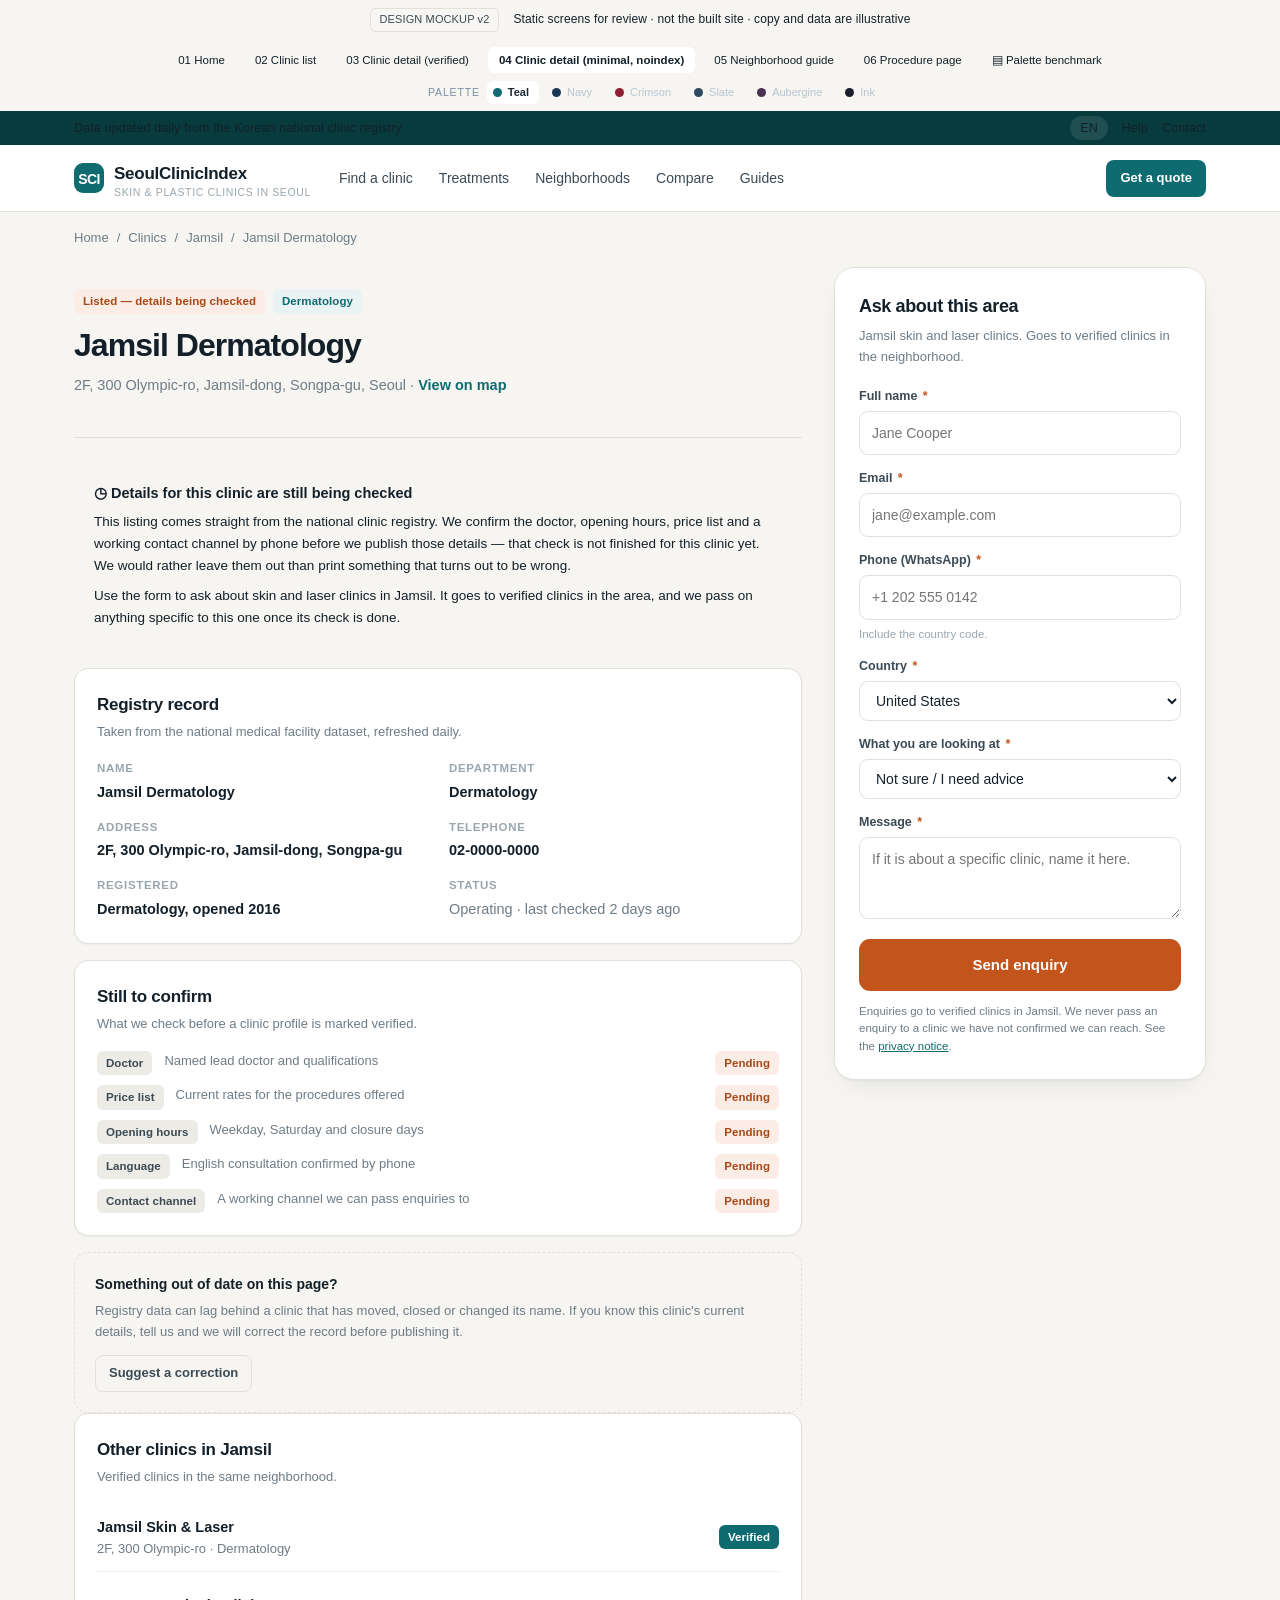
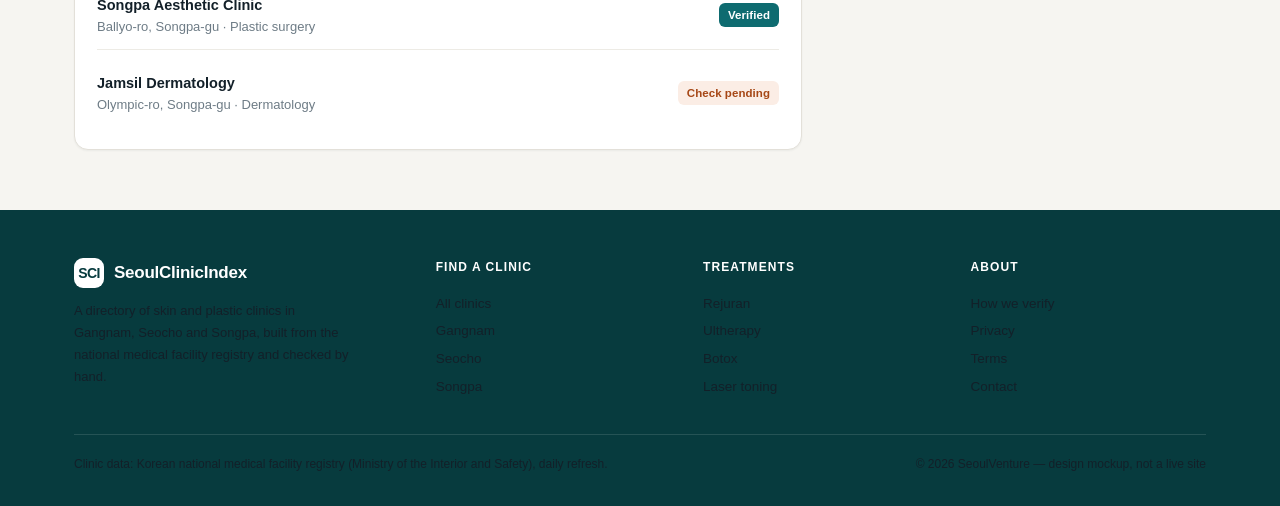
==== commit 09937696: "Refresh captures for v2 badge and re-render palette shots Co-Authored-By: Claude Code <noreply@anthr" ====
--- a/clinic-detail-minimal.html
+++ b/clinic-detail-minimal.html
@@ -14,7 +14,7 @@
 <body>
 
 <div class="mock-banner">
-  <span class="pill">DESIGN MOCKUP v1</span>
+  <span class="pill">DESIGN MOCKUP v2</span>
   <span>Static screens for review · not the built site · copy and data are illustrative</span>
 </div>
 <div class="mock-nav">
